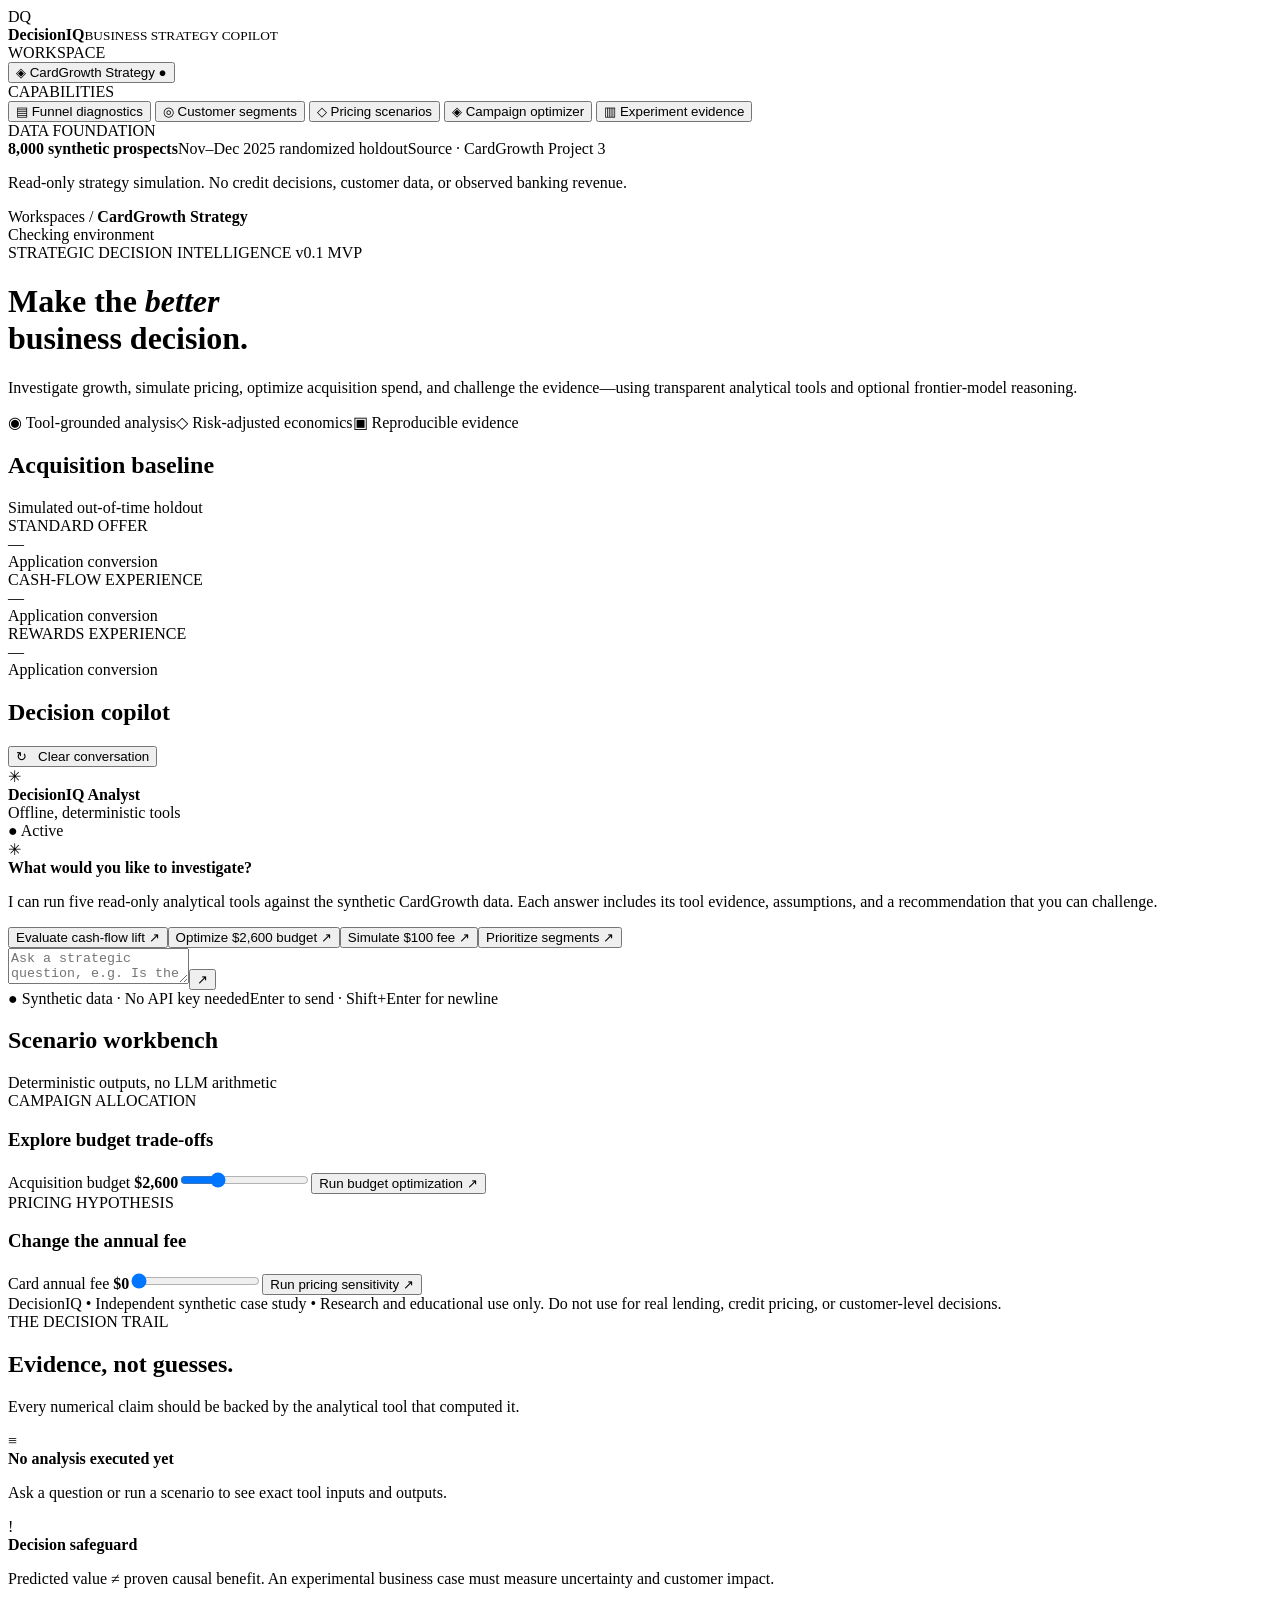
==== web/index.html @ d28ad66e "Initial DecisionIQ portfolio deployment" ====
<!doctype html>
<html lang="en">
<head>
  <meta charset="UTF-8" />
  <meta name="viewport" content="width=device-width, initial-scale=1" />
  <meta name="theme-color" content="#081620" />
  <title>DecisionIQ · AI Strategy Copilot</title>
  <link rel="stylesheet" href="/assets/style.css" />
</head>
<body>
<div class="app-layout">
  <aside class="sidepanel">
    <div class="logo"><div class="logo-mark">D<span>Q</span></div><div><strong>DecisionIQ</strong><small>BUSINESS STRATEGY COPILOT</small></div></div>
    <div class="division">WORKSPACE</div>
    <button class="navitem selected"><span class="navicon">◈</span> CardGrowth Strategy <span class="navcheck">●</span></button>
    <div class="division top24">CAPABILITIES</div>
    <button class="navitem tool-preset" data-prompt="Diagnose the acquisition funnel and explain where to investigate first."><span class="navicon">▤</span> Funnel diagnostics</button>
    <button class="navitem tool-preset" data-prompt="Which small-business segments have the largest estimated offer response? Challenge the assumptions."><span class="navicon">◎</span> Customer segments</button>
    <button class="navitem tool-preset" data-prompt="Evaluate the impact of a $100 annual card fee on modeled contribution."><span class="navicon">◇</span> Pricing scenarios</button>
    <button class="navitem tool-preset" data-prompt="Optimize a $2600 marketing budget and explain the risks."><span class="navicon">◈</span> Campaign optimizer</button>
    <button class="navitem tool-preset" data-prompt="Evaluate the cash-flow A/B test and tell me if we should roll out."><span class="navicon">▥</span> Experiment evidence</button>
    <div class="sidebar-bottom">
      <div class="info-panel"><div class="eyebrow">DATA FOUNDATION</div><strong>8,000 synthetic prospects</strong><span>Nov–Dec 2025 randomized holdout</span><span class="source-label">Source · CardGrowth Project 3</span></div>
      <p>Read-only strategy simulation. No credit decisions, customer data, or observed banking revenue.</p>
    </div>
  </aside>
  <main class="workspace">
    <header class="topbar"><div class="breadcrumb">Workspaces <span>/</span> <b>CardGrowth Strategy</b></div><div class="top-status"><span class="live-dot"></span><span id="modeStatus">Checking environment</span></div></header>
    <div class="main-content">
      <div class="hero"><div class="eyebrow teal">STRATEGIC DECISION INTELLIGENCE <span class="line"></span> v0.1 MVP</div><h1>Make the <em>better</em><br/>business decision.</h1><p>Investigate growth, simulate pricing, optimize acquisition spend, and challenge the evidence—using transparent analytical tools and optional frontier-model reasoning.</p>
        <div class="hero-tags"><span>◉ Tool-grounded analysis</span><span>◇ Risk-adjusted economics</span><span>▣ Reproducible evidence</span></div>
      </div>
      <div class="section-row"><h2>Acquisition baseline</h2><span>Simulated out-of-time holdout</span></div>
      <div class="metrics">
        <div class="metric-card"><div class="eyebrow">STANDARD OFFER</div><div class="number" id="statStandard">—</div><div class="small">Application conversion</div><div class="mini-track"><span class="bar-one" id="barStandard"></span></div></div>
        <div class="metric-card"><div class="eyebrow">CASH-FLOW EXPERIENCE</div><div class="number" id="statCash">—</div><div class="small">Application conversion</div><div class="mini-track"><span class="bar-two" id="barCash"></span></div></div>
        <div class="metric-card"><div class="eyebrow">REWARDS EXPERIENCE</div><div class="number" id="statRewards">—</div><div class="small">Application conversion</div><div class="mini-track"><span class="bar-three" id="barRewards"></span></div></div>
      </div>
      <div class="section-row sessions"><h2>Decision copilot</h2><button class="subtle" id="clearBtn">↻ &nbsp; Clear conversation</button></div>
      <div class="copilot-box">
        <div class="chat-head"><div class="assistant-glyph">✳</div><div><b>DecisionIQ Analyst</b><div class="tiny" id="assistantMode">Offline, deterministic tools</div></div><div class="head-right"><span class="active-pill">● Active</span></div></div>
        <div class="chat-history" id="chatHistory" aria-live="polite">
          <div class="message assistant-message"><div class="bubble-icon">✳</div><div class="message-content"><strong>What would you like to investigate?</strong><p>I can run five read-only analytical tools against the synthetic CardGrowth data. Each answer includes its tool evidence, assumptions, and a recommendation that you can challenge.</p><div class="prompt-grid"><button class="suggestion" data-prompt="Does the cash-flow offer have credible evidence of higher application conversion?">Evaluate cash-flow lift <span>↗</span></button><button class="suggestion" data-prompt="Optimize a $2600 marketing budget and explain whether the benefit is proven.">Optimize $2,600 budget <span>↗</span></button><button class="suggestion" data-prompt="What if we introduce a $100 annual fee?">Simulate $100 fee <span>↗</span></button><button class="suggestion" data-prompt="Which small-business segment should we test first?">Prioritize segments <span>↗</span></button></div></div></div>
        </div>
        <div class="chat-composer">
          <div id="accessWrap" class="access-wrap" hidden><label for="accessToken">Private demo access token (never saved)</label><input id="accessToken" type="password" placeholder="Required for paid frontier-model mode" autocomplete="off" /></div>
          <div class="input-row"><textarea id="chatInput" rows="2" maxlength="1200" placeholder="Ask a strategic question, e.g. Is the cash-flow offer worth scaling?" aria-label="Your question"></textarea><button class="send-button" id="sendBtn" aria-label="Send question">↗</button></div>
          <div class="composer-meta"><span><i>●</i> <span id="disclaimerMode">Synthetic data · No API key needed</span></span><span>Enter to send · Shift+Enter for newline</span></div>
        </div>
      </div>
      <section class="controls"><div class="section-row"><h2>Scenario workbench</h2><span>Deterministic outputs, no LLM arithmetic</span></div>
        <div class="control-grid"><div class="workbench-card"><div class="eyebrow">CAMPAIGN ALLOCATION</div><h3>Explore budget trade-offs</h3><label>Acquisition budget <strong id="budgetLabel">$2,600</strong></label><input id="budgetRange" type="range" min="0" max="10000" step="100" value="2600" /><button class="outline-button" id="budgetRun">Run budget optimization ↗</button></div>
        <div class="workbench-card"><div class="eyebrow">PRICING HYPOTHESIS</div><h3>Change the annual fee</h3><label>Card annual fee <strong id="feeLabel">$0</strong></label><input id="feeRange" type="range" min="0" max="300" step="10" value="0" /><button class="outline-button" id="feeRun">Run pricing sensitivity ↗</button></div></div>
      </section>
      <footer>DecisionIQ • Independent synthetic case study • Research and educational use only. Do not use for real lending, credit pricing, or customer-level decisions.</footer>
    </div>
  </main>
  <aside class="evidence-panel"><div class="evidence-head"><div class="eyebrow teal">THE DECISION TRAIL</div><h2>Evidence, not guesses.</h2><p>Every numerical claim should be backed by the analytical tool that computed it.</p></div>
  <div class="evidence-content"><div class="trace-empty" id="traceEmpty"><div class="empty-icon">≡</div><b>No analysis executed yet</b><p>Ask a question or run a scenario to see exact tool inputs and outputs.</p></div><div id="traceItems"></div></div>
  <div class="evidence-foot"><div class="risk-status"><span class="warning-mark">!</span><div><strong>Decision safeguard</strong><p>Predicted value ≠ proven causal benefit. An experimental business case must measure uncertainty and customer impact.</p></div></div><a href="/api/catalog" target="_blank" rel="noopener noreferrer">Inspect tool schemas ↗</a></div></aside>
</div>
<script src="/assets/app.js" defer></script>
</body></html>
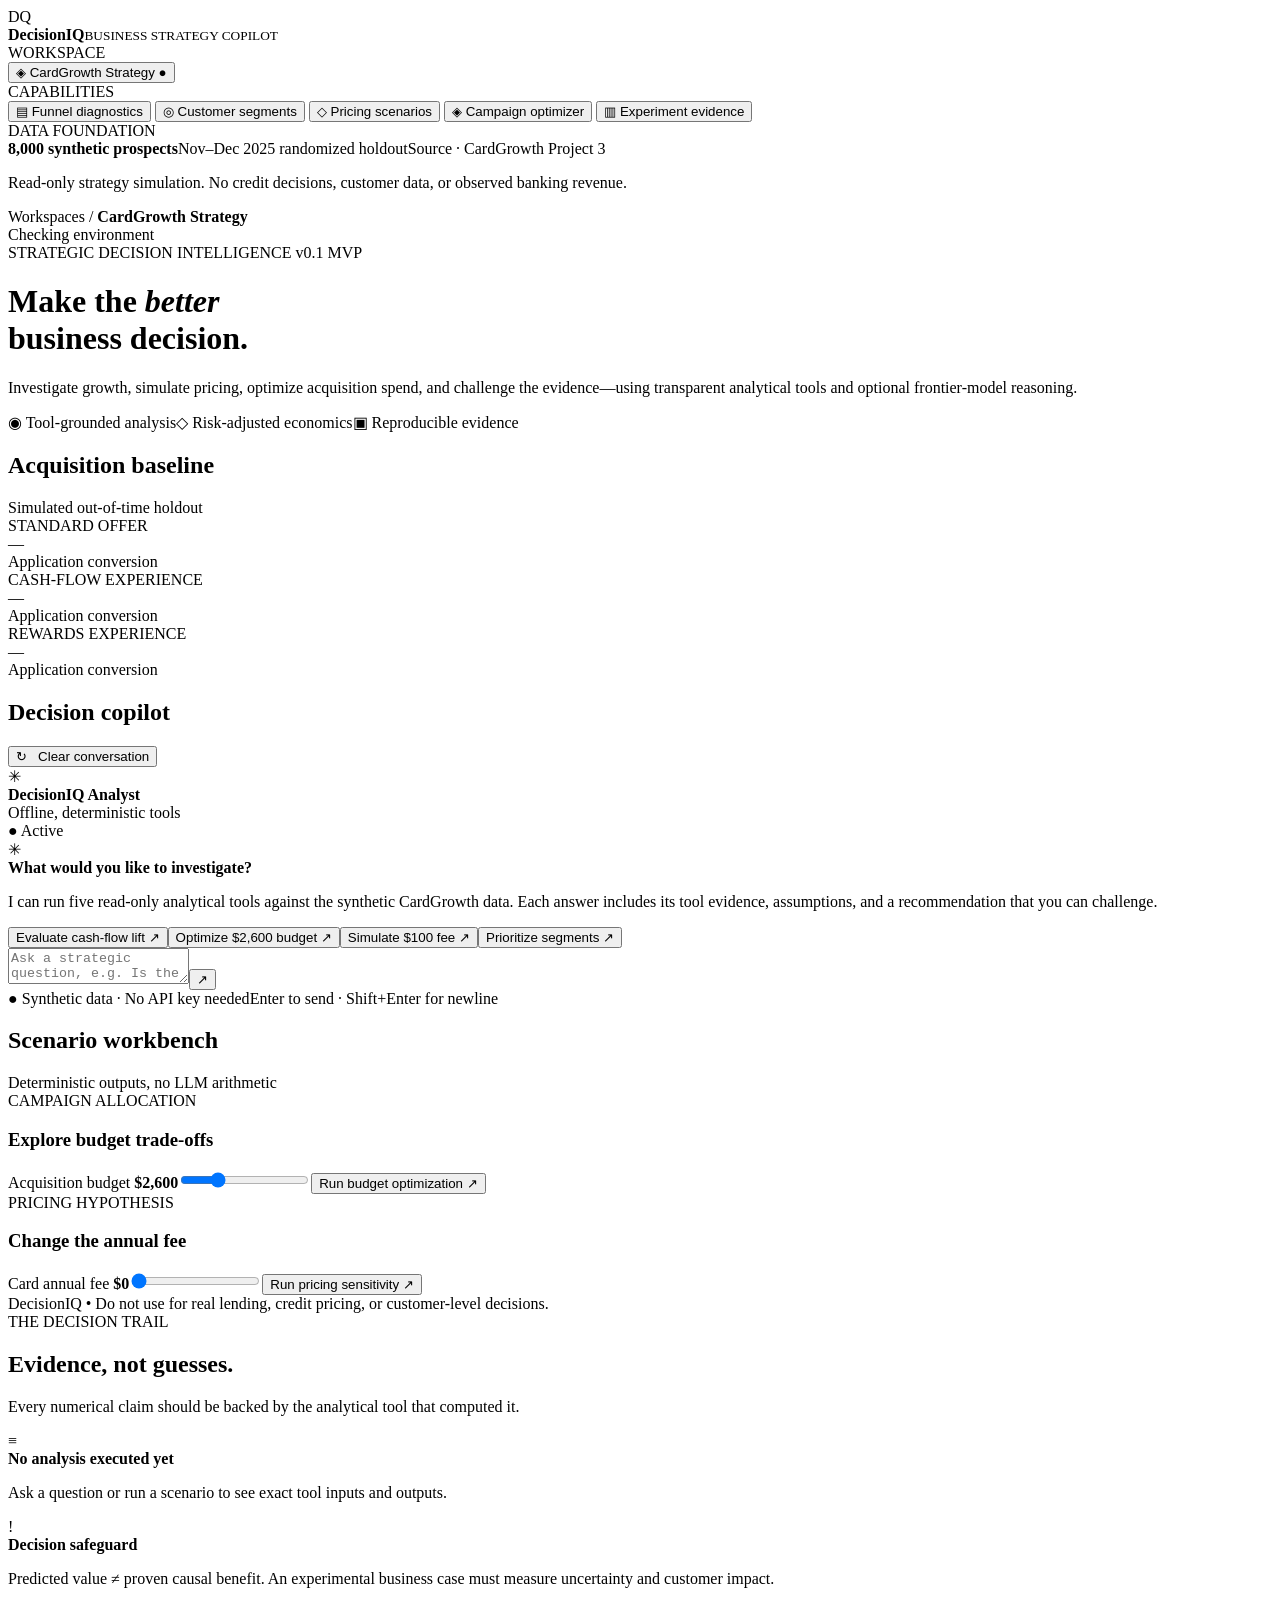
==== commit ed0fd3f0: "Simplify footer content in index.html" ====
--- a/web/index.html
+++ b/web/index.html
@@ -52,7 +52,7 @@
         <div class="control-grid"><div class="workbench-card"><div class="eyebrow">CAMPAIGN ALLOCATION</div><h3>Explore budget trade-offs</h3><label>Acquisition budget <strong id="budgetLabel">$2,600</strong></label><input id="budgetRange" type="range" min="0" max="10000" step="100" value="2600" /><button class="outline-button" id="budgetRun">Run budget optimization ↗</button></div>
         <div class="workbench-card"><div class="eyebrow">PRICING HYPOTHESIS</div><h3>Change the annual fee</h3><label>Card annual fee <strong id="feeLabel">$0</strong></label><input id="feeRange" type="range" min="0" max="300" step="10" value="0" /><button class="outline-button" id="feeRun">Run pricing sensitivity ↗</button></div></div>
       </section>
-      <footer>DecisionIQ • Independent synthetic case study • Research and educational use only. Do not use for real lending, credit pricing, or customer-level decisions.</footer>
+      <footer>DecisionIQ • Do not use for real lending, credit pricing, or customer-level decisions.</footer>
     </div>
   </main>
   <aside class="evidence-panel"><div class="evidence-head"><div class="eyebrow teal">THE DECISION TRAIL</div><h2>Evidence, not guesses.</h2><p>Every numerical claim should be backed by the analytical tool that computed it.</p></div>
